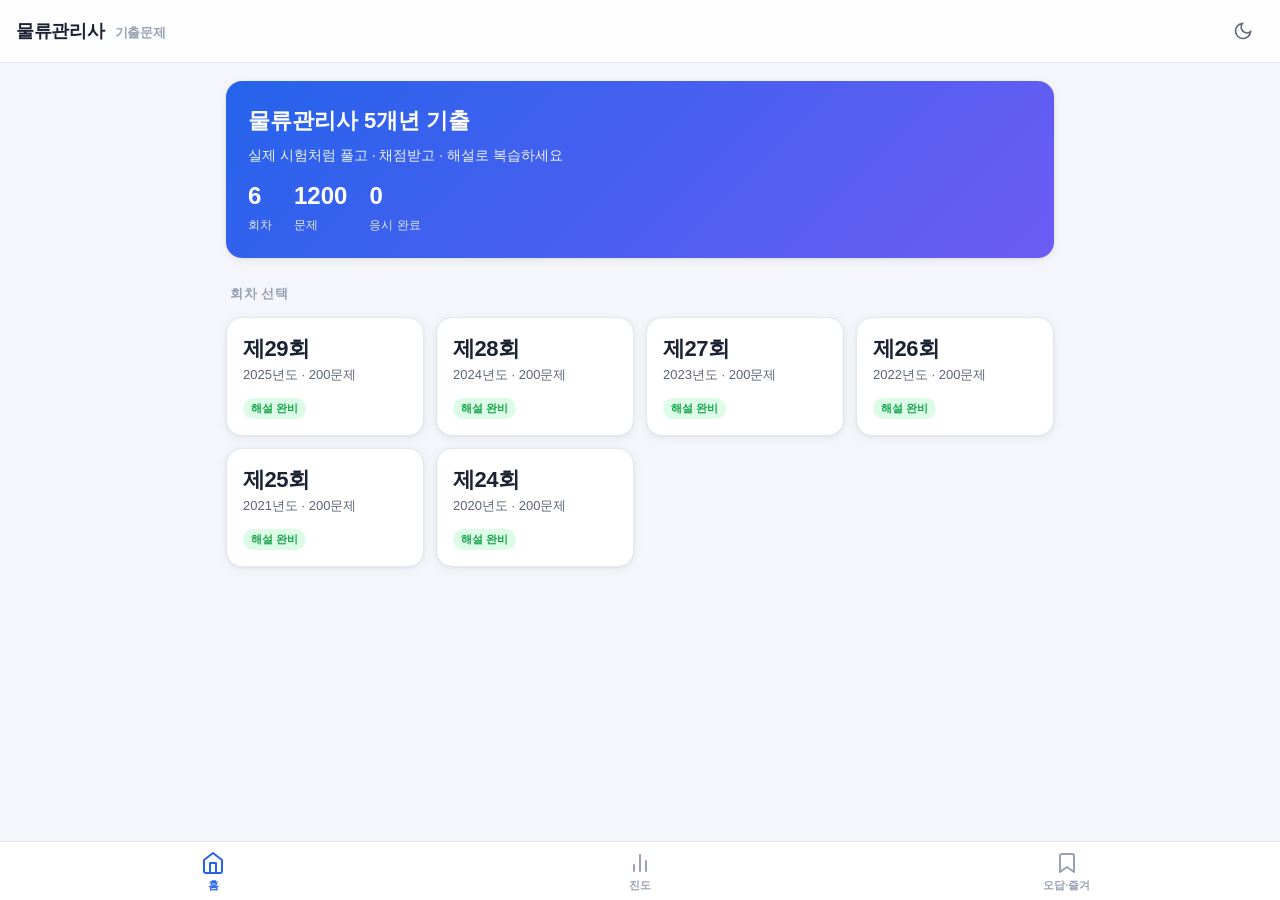
==== docs/index.html @ 4aba22b7 "물류관리사 6개년 기출 풀이 PWA 앱 추가 + 24~27회 해설 800문항 생성 - app/ : 설치형 PWA (시험 풀이·자동채점·합격판정·해설·오답노트·진도) - docs/ " ====
<!DOCTYPE html>
<html lang="ko">
<head>
  <meta charset="UTF-8">
  <meta name="viewport" content="width=device-width, initial-scale=1.0, viewport-fit=cover">
  <title>물류관리사 기출문제</title>
  <meta name="description" content="물류관리사 5개년 기출문제 풀이 앱 · 해설 포함">
  <meta name="theme-color" content="#2563eb">
  <meta name="apple-mobile-web-app-capable" content="yes">
  <meta name="apple-mobile-web-app-status-bar-style" content="default">
  <meta name="apple-mobile-web-app-title" content="물류관리사 기출">
  <link rel="manifest" href="manifest.webmanifest">
  <link rel="apple-touch-icon" href="icons/apple-touch-icon.png">
  <link rel="stylesheet" href="css/style.css">
</head>
<body>
  <div id="app">
    <div class="loading">
      <div class="spinner"></div>
      <p>기출문제 불러오는 중…</p>
    </div>
  </div>
  <div id="toast"></div>
  <script src="js/app.js"></script>
</body>
</html>
---- docs/css/style.css ----
/* ===== 물류관리사 기출문제 앱 — 디자인 시스템 ===== */
:root {
  --bg: #f4f6fb;
  --surface: #ffffff;
  --surface-2: #eef1f7;
  --text: #1a2233;
  --text-dim: #5b6577;
  --text-mute: #98a1b3;
  --border: #e2e7f0;
  --primary: #2563eb;
  --primary-dim: #dbe6ff;
  --primary-ink: #1747b8;
  --success: #16a34a;
  --success-bg: #dcfce7;
  --danger: #dc2626;
  --danger-bg: #fee2e2;
  --warn: #d97706;
  --warn-bg: #fef3c7;
  --shadow: 0 2px 12px rgba(20,30,60,.06), 0 1px 3px rgba(20,30,60,.05);
  --shadow-lg: 0 12px 40px rgba(20,30,60,.16);
  --radius: 16px;
  --radius-sm: 11px;
  --s1: #3b82f6; --s2: #8b5cf6; --s3: #06b6d4; --s4: #10b981; --s5: #f59e0b;
  --maxw: 860px;
}
:root[data-theme="dark"] {
  --bg: #0f1420;
  --surface: #182031;
  --surface-2: #212b3f;
  --text: #e7ecf5;
  --text-dim: #a3adc0;
  --text-mute: #74809a;
  --border: #2a344a;
  --primary: #4f83ff;
  --primary-dim: #1e2c4d;
  --primary-ink: #a9c5ff;
  --success: #34d399; --success-bg: #123726;
  --danger: #f87171; --danger-bg: #3a1a1c;
  --warn: #fbbf24; --warn-bg: #3a2c10;
  --shadow: 0 2px 14px rgba(0,0,0,.3);
  --shadow-lg: 0 16px 48px rgba(0,0,0,.5);
}

* { box-sizing: border-box; -webkit-tap-highlight-color: transparent; }
html, body { margin: 0; padding: 0; height: 100%; }
body {
  font-family: -apple-system, BlinkMacSystemFont, "Segoe UI", "Malgun Gothic",
    "Apple SD Gothic Neo", "Noto Sans KR", Roboto, sans-serif;
  background: var(--bg);
  color: var(--text);
  line-height: 1.6;
  font-size: 17px;
  -webkit-font-smoothing: antialiased;
  overscroll-behavior-y: none;
}
button { font-family: inherit; cursor: pointer; border: none; background: none; color: inherit; }
::selection { background: var(--primary-dim); }

/* ===== 레이아웃 ===== */
#app { min-height: 100%; display: flex; flex-direction: column; }
.topbar {
  position: sticky; top: 0; z-index: 40;
  display: flex; align-items: center; gap: 12px;
  padding: max(env(safe-area-inset-top), 10px) 16px 10px;
  background: color-mix(in srgb, var(--surface) 88%, transparent);
  backdrop-filter: saturate(1.6) blur(12px);
  border-bottom: 1px solid var(--border);
}
.topbar .brand { font-weight: 800; font-size: 18px; letter-spacing: -.02em; }
.topbar .brand small { color: var(--text-mute); font-weight: 600; font-size: 13px; margin-left: 6px; }
.topbar .spacer { flex: 1; }
.icon-btn {
  width: 42px; height: 42px; border-radius: 12px; display: grid; place-items: center;
  color: var(--text-dim); transition: background .15s;
}
.icon-btn:active { background: var(--surface-2); }
.back-btn {
  display: inline-flex; align-items: center; gap: 6px; font-weight: 700;
  color: var(--primary); font-size: 16px; padding: 8px 4px;
}

.screen { flex: 1; width: 100%; max-width: var(--maxw); margin: 0 auto; padding: 18px 16px 40px; }
.pagettl { font-size: 26px; font-weight: 800; letter-spacing: -.02em; margin: 6px 0 4px; }
.subttl { color: var(--text-dim); margin: 0 0 20px; font-size: 15px; }

/* ===== 홈: 연도 카드 ===== */
.hero {
  background: linear-gradient(135deg, var(--primary), #6d5cf5);
  color: #fff; border-radius: var(--radius); padding: 22px 22px 20px;
  margin-bottom: 22px; box-shadow: var(--shadow);
}
.hero h1 { margin: 0 0 6px; font-size: 22px; font-weight: 800; }
.hero p { margin: 0; opacity: .92; font-size: 14px; }
.hero .stat-row { display: flex; gap: 22px; margin-top: 16px; }
.hero .stat b { display: block; font-size: 24px; font-weight: 800; line-height: 1.1; }
.hero .stat span { font-size: 12px; opacity: .85; }

.section-label { font-size: 13px; font-weight: 800; color: var(--text-mute); text-transform: uppercase; letter-spacing: .04em; margin: 26px 4px 12px; }
.year-grid { display: grid; grid-template-columns: repeat(auto-fill, minmax(160px, 1fr)); gap: 12px; }
.year-card {
  background: var(--surface); border: 1px solid var(--border); border-radius: var(--radius);
  padding: 16px; text-align: left; box-shadow: var(--shadow); transition: transform .12s, box-shadow .12s;
  position: relative; overflow: hidden;
}
.year-card:active { transform: scale(.975); }
.year-card .rnd { font-size: 22px; font-weight: 800; letter-spacing: -.02em; }
.year-card .yr { color: var(--text-dim); font-size: 13px; margin-top: 2px; }
.year-card .meta { margin-top: 14px; display: flex; align-items: center; gap: 8px; flex-wrap: wrap; }
.year-card .best { font-size: 13px; color: var(--text-dim); }
.year-card .best b { color: var(--text); }
.badge { font-size: 11px; font-weight: 700; padding: 3px 8px; border-radius: 999px; }
.badge.ok { background: var(--success-bg); color: var(--success); }
.badge.wait { background: var(--warn-bg); color: var(--warn); }
.badge.pass { background: var(--success-bg); color: var(--success); }
.badge.fail { background: var(--danger-bg); color: var(--danger); }

/* ===== 리스트/버튼 ===== */
.btn {
  display: inline-flex; align-items: center; justify-content: center; gap: 8px;
  background: var(--primary); color: #fff; font-weight: 700; font-size: 16px;
  padding: 14px 20px; border-radius: 13px; width: 100%; transition: filter .15s, transform .1s;
}
.btn:active { transform: scale(.98); filter: brightness(.95); }
.btn.secondary { background: var(--surface-2); color: var(--text); }
.btn.ghost { background: transparent; color: var(--primary); border: 1.5px solid var(--border); }
.btn.danger { background: var(--danger); }
.btn:disabled { opacity: .5; }
.btn-row { display: flex; gap: 10px; }

.card { background: var(--surface); border: 1px solid var(--border); border-radius: var(--radius); box-shadow: var(--shadow); padding: 18px; }
.card + .card { margin-top: 12px; }

/* ===== 모드 선택 ===== */
.mode-list { display: flex; flex-direction: column; gap: 10px; margin-top: 4px; }
.mode-opt {
  display: flex; align-items: center; gap: 14px; text-align: left;
  background: var(--surface); border: 1.5px solid var(--border); border-radius: var(--radius);
  padding: 16px 18px; transition: border-color .15s, background .15s;
}
.mode-opt.active { border-color: var(--primary); background: var(--primary-dim); }
.mode-opt .ic { width: 40px; height: 40px; border-radius: 11px; display: grid; place-items: center; background: var(--surface-2); flex-shrink: 0; }
.mode-opt .t { flex: 1; }
.mode-opt .t b { display: block; font-size: 16px; }
.mode-opt .t span { font-size: 13px; color: var(--text-dim); }

.subject-chips { display: flex; flex-wrap: wrap; gap: 8px; margin-top: 6px; }
.chip {
  padding: 9px 15px; border-radius: 999px; font-size: 14px; font-weight: 600;
  background: var(--surface-2); color: var(--text-dim); border: 1.5px solid transparent;
}
.chip.active { background: var(--primary); color: #fff; }

/* ===== 시험 풀이 ===== */
.quiz-top {
  position: sticky; top: 0; z-index: 30; background: var(--surface);
  border-bottom: 1px solid var(--border); padding: max(env(safe-area-inset-top),8px) 14px 10px;
}
.quiz-top .row { display: flex; align-items: center; gap: 12px; }
.progress-track { flex: 1; height: 7px; background: var(--surface-2); border-radius: 999px; overflow: hidden; }
.progress-fill { height: 100%; background: var(--primary); border-radius: 999px; transition: width .3s; }
.quiz-top .timer { font-variant-numeric: tabular-nums; font-weight: 700; font-size: 15px; color: var(--text-dim); }
.quiz-top .qcount { font-weight: 700; font-size: 14px; color: var(--text-dim); }
.subject-tag { font-size: 12px; font-weight: 700; padding: 3px 9px; border-radius: 7px; color: #fff; }

.quiz-body { max-width: var(--maxw); margin: 0 auto; padding: 20px 16px 130px; }
.q-num { font-size: 14px; font-weight: 800; color: var(--primary); margin-bottom: 8px; }
.q-text { font-size: 19px; font-weight: 600; line-height: 1.65; margin-bottom: 22px; white-space: pre-wrap; word-break: keep-all; }
.options { display: flex; flex-direction: column; gap: 11px; }
.option {
  display: flex; align-items: flex-start; gap: 13px; text-align: left;
  background: var(--surface); border: 1.5px solid var(--border); border-radius: 14px;
  padding: 15px 16px; font-size: 16.5px; line-height: 1.55; transition: border-color .12s, background .12s;
  word-break: keep-all;
}
.option:active { background: var(--surface-2); }
.option .lbl {
  flex-shrink: 0; width: 28px; height: 28px; border-radius: 50%; display: grid; place-items: center;
  background: var(--surface-2); color: var(--text-dim); font-weight: 800; font-size: 15px;
}
.option.selected { border-color: var(--primary); background: var(--primary-dim); }
.option.selected .lbl { background: var(--primary); color: #fff; }
.option.correct { border-color: var(--success); background: var(--success-bg); }
.option.correct .lbl { background: var(--success); color: #fff; }
.option.wrong { border-color: var(--danger); background: var(--danger-bg); }
.option.wrong .lbl { background: var(--danger); color: #fff; }

/* 리뷰용 해설 박스 */
.explain {
  margin-top: 16px; background: var(--surface-2); border-radius: 14px; padding: 16px 17px;
  border-left: 4px solid var(--primary);
}
.explain .hd { font-weight: 800; font-size: 14px; margin-bottom: 7px; display: flex; align-items: center; gap: 7px; }
.explain p { margin: 0 0 4px; font-size: 15.5px; line-height: 1.7; }
.explain .tip { margin-top: 12px; background: var(--warn-bg); color: var(--warn); border-radius: 10px; padding: 10px 12px; font-size: 14px; font-weight: 600; }
.explain .rel { margin-top: 10px; font-size: 13px; color: var(--text-dim); }
.explain .rel b { color: var(--text); }
.explain.empty { border-left-color: var(--text-mute); color: var(--text-dim); font-size: 14px; }

/* 하단 네비 바 (풀이) */
.quiz-nav {
  position: fixed; bottom: 0; left: 0; right: 0; z-index: 30;
  background: color-mix(in srgb, var(--surface) 92%, transparent); backdrop-filter: blur(10px);
  border-top: 1px solid var(--border);
  padding: 10px 14px max(env(safe-area-inset-bottom),12px);
  display: flex; gap: 10px; align-items: center;
}
.quiz-nav .nav-btn {
  flex: 1; padding: 13px; border-radius: 12px; font-weight: 700; font-size: 15px;
  background: var(--surface-2); color: var(--text); display: flex; align-items: center; justify-content: center; gap: 6px;
}
.quiz-nav .nav-btn.primary { background: var(--primary); color: #fff; flex: 1.6; }
.quiz-nav .nav-btn:disabled { opacity: .4; }
.grid-btn { width: 48px; height: 48px; flex: 0 0 auto; border-radius: 12px; background: var(--surface-2); display: grid; place-items: center; color: var(--text-dim); }
.flag-btn.on { color: var(--warn); }

/* 문제 그리드 시트 */
.sheet-backdrop { position: fixed; inset: 0; z-index: 60; background: rgba(0,0,0,.4); display: flex; align-items: flex-end; }
.sheet { background: var(--surface); width: 100%; max-width: var(--maxw); margin: 0 auto; border-radius: 20px 20px 0 0; padding: 8px 18px calc(env(safe-area-inset-bottom) + 20px); max-height: 78vh; overflow-y: auto; }
.sheet .handle { width: 40px; height: 4px; background: var(--border); border-radius: 999px; margin: 8px auto 14px; }
.sheet h3 { margin: 4px 0 14px; font-size: 18px; }
.qgrid { display: grid; grid-template-columns: repeat(auto-fill, minmax(46px,1fr)); gap: 8px; }
.qgrid .qg {
  aspect-ratio: 1; border-radius: 11px; font-weight: 700; font-size: 15px; display: grid; place-items: center;
  background: var(--surface-2); color: var(--text-dim); border: 1.5px solid transparent; position: relative;
}
.qgrid .qg.answered { background: var(--primary-dim); color: var(--primary-ink); border-color: var(--primary); }
.qgrid .qg.current { outline: 2.5px solid var(--primary); outline-offset: 1px; }
.qgrid .qg.flagged::after { content: ""; position: absolute; top: 4px; right: 4px; width: 7px; height: 7px; border-radius: 50%; background: var(--warn); }
.qgrid .qg.correct { background: var(--success-bg); color: var(--success); border-color: var(--success); }
.qgrid .qg.incorrect { background: var(--danger-bg); color: var(--danger); border-color: var(--danger); }
.subj-divider { grid-column: 1/-1; font-size: 12px; font-weight: 800; color: var(--text-mute); margin: 10px 0 2px; }

/* ===== 결과 화면 ===== */
.result-hero { text-align: center; padding: 24px 0 10px; }
.result-hero .verdict { font-size: 34px; font-weight: 900; letter-spacing: -.02em; }
.result-hero .verdict.pass { color: var(--success); }
.result-hero .verdict.fail { color: var(--danger); }
.result-hero .avg { font-size: 15px; color: var(--text-dim); margin-top: 4px; }
.ring-wrap { display: grid; place-items: center; margin: 8px 0 4px; }
.score-bars { display: flex; flex-direction: column; gap: 12px; margin-top: 8px; }
.score-bar .top { display: flex; justify-content: space-between; align-items: baseline; margin-bottom: 6px; }
.score-bar .nm { font-weight: 700; font-size: 15px; }
.score-bar .sc { font-weight: 800; font-size: 15px; font-variant-numeric: tabular-nums; }
.score-bar .sc small { color: var(--text-mute); font-weight: 600; }
.bar-track { height: 12px; background: var(--surface-2); border-radius: 999px; overflow: hidden; position: relative; }
.bar-track .fill { height: 100%; border-radius: 999px; transition: width .5s; }
.bar-track .cut { position: absolute; top: -3px; bottom: -3px; width: 2px; background: var(--text-mute); opacity: .6; }
.fail-flag { color: var(--danger); font-size: 12px; font-weight: 700; margin-left: 6px; }

/* ===== 진도/통계 ===== */
.hist-row { display: flex; align-items: center; gap: 12px; padding: 13px 0; border-bottom: 1px solid var(--border); }
.hist-row:last-child { border: none; }
.hist-row .d { flex: 1; }
.hist-row .d b { font-weight: 700; }
.hist-row .d span { display: block; font-size: 12.5px; color: var(--text-mute); }
.hist-row .sc { font-weight: 800; font-variant-numeric: tabular-nums; }

.empty-state { text-align: center; color: var(--text-mute); padding: 60px 20px; }
.empty-state svg { opacity: .4; margin-bottom: 14px; }

/* ===== 하단 탭바 ===== */
.tabbar {
  position: sticky; bottom: 0; z-index: 40; display: flex;
  background: color-mix(in srgb, var(--surface) 92%, transparent); backdrop-filter: blur(12px);
  border-top: 1px solid var(--border); padding-bottom: env(safe-area-inset-bottom);
}
.tabbar button { flex: 1; display: flex; flex-direction: column; align-items: center; gap: 3px; padding: 9px 0 7px; color: var(--text-mute); font-size: 11px; font-weight: 600; }
.tabbar button.active { color: var(--primary); }
.tabbar button svg { width: 24px; height: 24px; }

/* ===== 토스트 ===== */
#toast { position: fixed; bottom: 90px; left: 50%; transform: translateX(-50%) translateY(20px); z-index: 90; background: #1a2233; color: #fff; padding: 12px 20px; border-radius: 12px; font-size: 14px; font-weight: 600; opacity: 0; pointer-events: none; transition: all .25s; box-shadow: var(--shadow-lg); }
#toast.show { opacity: 1; transform: translateX(-50%) translateY(0); }

/* 로딩 */
.loading { display: grid; place-items: center; min-height: 70vh; gap: 16px; color: var(--text-dim); }
.spinner { width: 40px; height: 40px; border: 3px solid var(--surface-2); border-top-color: var(--primary); border-radius: 50%; animation: spin .8s linear infinite; }
@keyframes spin { to { transform: rotate(360deg); } }

.hidden { display: none !important; }
.fade-in { animation: fade .25s ease; }
@keyframes fade { from { opacity: 0; transform: translateY(6px); } to { opacity: 1; transform: none; } }

/* 태블릿/큰 화면 */
@media (min-width: 720px) {
  body { font-size: 18px; }
  .q-text { font-size: 21px; }
  .option { font-size: 18px; padding: 17px 19px; }
}
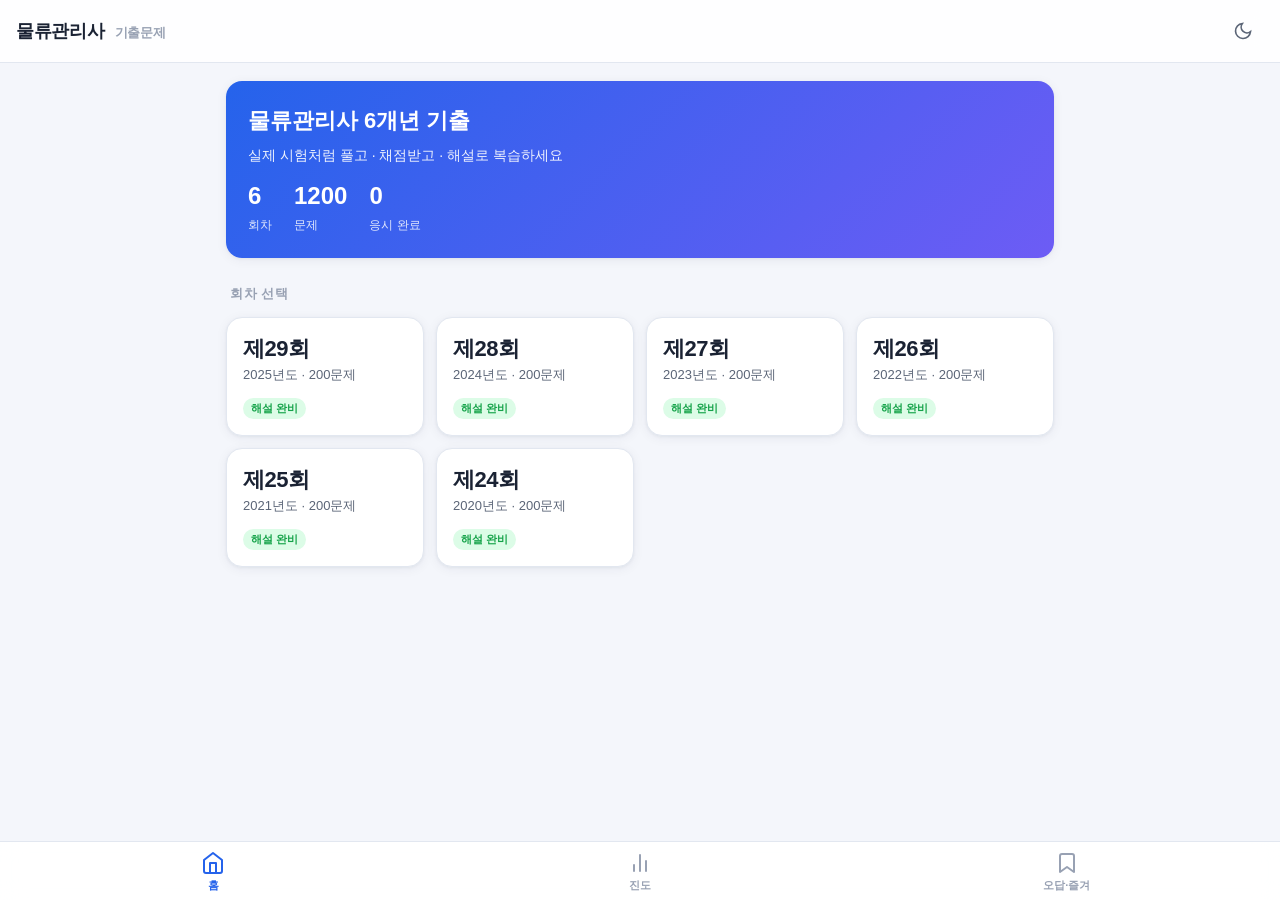
==== commit b6c4c117: "앱 아이콘을 물류관리사용으로 교체하고, 추출 파이프라인을 tools/로 추가 아이콘 - 다른 앱(SQLD)에서 가져온 아이콘이 그대로 남아 있었다. 데이터베이스 실린더에   'SQ" ====
--- a/docs/index.html
+++ b/docs/index.html
@@ -4,12 +4,14 @@
   <meta charset="UTF-8">
   <meta name="viewport" content="width=device-width, initial-scale=1.0, viewport-fit=cover">
   <title>물류관리사 기출문제</title>
-  <meta name="description" content="물류관리사 5개년 기출문제 풀이 앱 · 해설 포함">
+  <meta name="description" content="물류관리사 6개년 기출문제 풀이 앱 · 해설 포함">
   <meta name="theme-color" content="#2563eb">
   <meta name="apple-mobile-web-app-capable" content="yes">
   <meta name="apple-mobile-web-app-status-bar-style" content="default">
   <meta name="apple-mobile-web-app-title" content="물류관리사 기출">
   <link rel="manifest" href="manifest.webmanifest">
+  <link rel="icon" type="image/svg+xml" href="icons/icon.svg">
+  <link rel="icon" type="image/png" sizes="192x192" href="icons/icon-192.png">
   <link rel="apple-touch-icon" href="icons/apple-touch-icon.png">
   <link rel="stylesheet" href="css/style.css">
 </head>
--- a/docs/css/style.css
+++ b/docs/css/style.css
@@ -184,6 +184,45 @@
 .option.wrong { border-color: var(--danger); background: var(--danger-bg); }
 .option.wrong .lbl { background: var(--danger); color: #fff; }
 
+/* 지문 속 표 · 박스 (실제 시험지 양식) */
+.qbox {
+  border: 1.5px solid var(--text-mute); border-radius: 6px;
+  padding: 14px 16px; margin: 0 0 20px; background: var(--surface);
+  display: flex; flex-direction: column; gap: 5px;
+  font-size: 15.5px; line-height: 1.62; word-break: keep-all;
+}
+.qtable-wrap { margin: 0 0 20px; overflow-x: auto; -webkit-overflow-scrolling: touch; }
+.qtable {
+  border-collapse: collapse; width: 100%; min-width: max-content;
+  font-size: 14.5px; line-height: 1.5; background: var(--surface);
+}
+.qtable th, .qtable td {
+  border: 1px solid var(--text-mute); padding: 8px 10px;
+  text-align: center; vertical-align: middle; word-break: keep-all;
+}
+.qtable th { background: var(--surface-2); font-weight: 700; }
+
+/* 선지 자체가 표인 문제 */
+.opt-head {
+  display: grid; grid-template-columns: 28px 1fr 1.6fr; gap: 13px;
+  padding: 0 16px 6px; font-size: 13px; font-weight: 700; color: var(--text-dim);
+}
+.opt-head span { text-align: center; }
+.option.cells { display: grid; grid-template-columns: 28px 1fr 1.6fr; gap: 13px; align-items: center; }
+.option.cells .oc { font-size: 15px; line-height: 1.5; }
+.option.cells .oc:first-of-type { font-weight: 700; }
+
+/* 연습 모드: 답을 고른 직후의 정오답 표시 */
+.feedback { margin-top: 18px; }
+.feedback .verdict-row {
+  display: flex; align-items: center; gap: 10px; flex-wrap: wrap;
+  padding: 12px 14px; border-radius: 12px; font-size: 15px;
+}
+.feedback.ok .verdict-row { background: var(--success-bg); color: var(--success); }
+.feedback.no .verdict-row { background: var(--danger-bg); color: var(--danger); }
+.feedback .mark { font-size: 19px; font-weight: 800; }
+.feedback .ans { margin-left: auto; font-size: 13.5px; font-weight: 700; color: var(--text-dim); }
+
 /* 리뷰용 해설 박스 */
 .explain {
   margin-top: 16px; background: var(--surface-2); border-radius: 14px; padding: 16px 17px;
